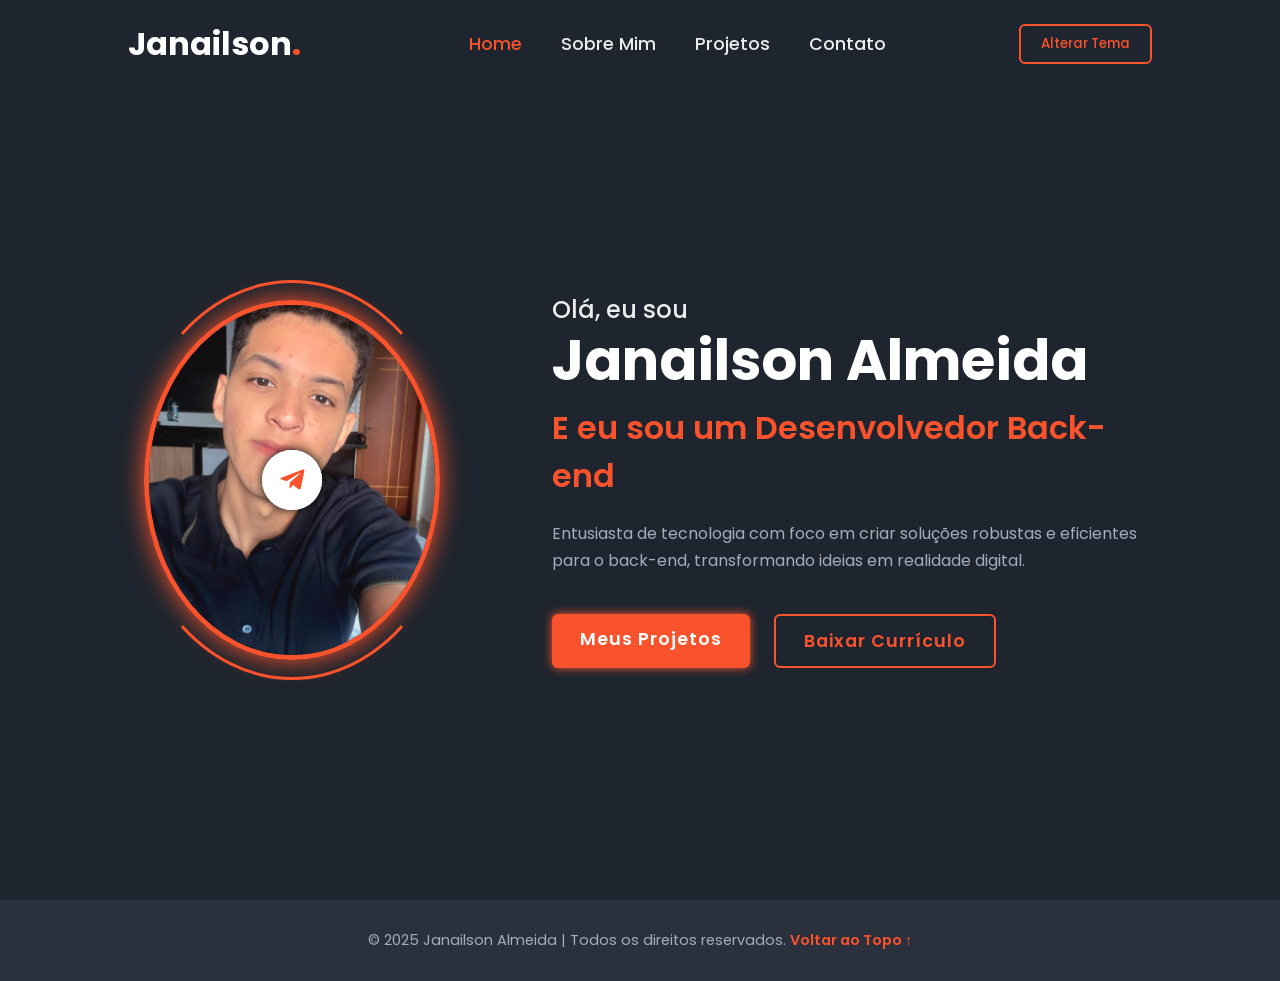
==== home/index.html @ 0998a345 "Versão inicial do portfólio com páginas Home, Sobre, Projetos e Contato" ====
<!DOCTYPE html>
<html lang="pt-br">
<head>
    <meta charset="UTF-8">
    <title>Janailson Almeida | Desenvolvedor Back-end</title>
    <meta name="description" content="Portfólio de Janailson Almeida, desenvolvedor back-end apaixonado por PHP, Laravel e tecnologia. Veja meus projetos e entre em contato.">
    <link rel="stylesheet" href="index.css">
    <link rel="shortcut icon" href="favicon.ico" type="image/x-icon">
    <link href='https://unpkg.com/boxicons@2.1.4/css/boxicons.min.css' rel='stylesheet'>
</head>
<body>

<header class="header">
    <a href="index.html" class="logo">Janailson<span>.</span></a>

    <div class="menu-icon">
        <i class='bx bx-menu'></i>
    </div>

    <nav class="navbar">
        <a href="index.html" class="active">Home</a>
        <a href="../sobre/sobre.html">Sobre Mim</a>
        <a href="../projetos/projetos.html">Projetos</a>
        <a href="../contato/contato.html">Contato</a>
        <button class="btn-theme btn-theme-mobile" onclick="toggleTheme()">Alterar Tema</button>
    </nav>

    <div class="header-btn-desktop">
        <button class="btn-theme" onclick="toggleTheme()">Alterar Tema</button>
    </div>
</header>

<main>
    <section class="hero">
        <div class="hero-image">
            <div class="image-border"></div>
            <img src="../eu.jpeg" alt="Foto de Janailson Almeida">
            <a href="https://github.com/janailsonf-a" target="_blank" class="icon-link" style="--i:1;"><i class='bx bxl-github'></i></a>
            <a href="https://www.linkedin.com/in/janailson-firmino-de-almeida-117360246/" target="_blank" class="icon-link" style="--i:2;"><i class='bx bxl-linkedin'></i></a>
            <a href="https://www.instagram.com/janailson.amd/" target="_blank" class="icon-link" style="--i:3;"><i class='bx bxl-instagram'></i></a>
            <a href="#" target="_blank" class="icon-link" style="--i:4;"><i class='bx bxl-telegram'></i></a>
        </div>
        <div class="hero-text">
            <h3>Olá, eu sou</h3>
            <h1>Janailson Almeida</h1>
            <h2>E eu sou um Desenvolvedor Back-end</h2>
            <p>Entusiasta de tecnologia com foco em criar soluções robustas e eficientes para o back-end, transformando ideias em realidade digital.</p>
            <div class="hero-cta">
                <a href="../projetos/projetos.html" class="btn">Meus Projetos</a>
                <a href="../Janailson%20Firmino%20de%20Almeida.pdf" class="btn btn-secondary" download>Baixar Currículo</a>
            </div>
        </div>
    </section>
</main>

<footer class="footer">
    <p class="footer-copyright">
        © 2025 Janailson Almeida | Todos os direitos reservados.
        <a href="#">Voltar ao Topo &uarr;</a>
    </p>
</footer>

<script src="../main.js"></script>
</body>
</html>
---- home/index.css ----
/* ================================================== */
/* FONTES E VARIÁVEIS DE TEMA                       */
/* ================================================== */
@import url('https://fonts.googleapis.com/css2?family=Poppins:wght@300;400;500;600;700;800&display=swap');

:root {
    --primary-color: #f9532d;
    --background-color: #1F252E;
    --secondary-background: #2a313c;
    --text-color: #ededed;
    --subtle-text-color: #a0aec0;
    --heading-color: #ffffff;
    --contrast-color: #ffffff;
}

.light-theme {
    --background-color: #f0f2f5;
    --secondary-background: #ffffff;
    --text-color: #333333;
    --subtle-text-color: #555555;
    --heading-color: #1F252E;
}

/* ================================================== */
/* ESTILOS GERAIS                                   */
/* ================================================== */
* {
    margin: 0;
    padding: 0;
    box-sizing: border-box;
    font-family: 'Poppins', sans-serif;
}

body {
    background-color: var(--background-color);
    color: var(--text-color);
    transition: background-color 0.3s, color 0.3s;
}

/* Trava a rolagem da página quando o menu mobile está aberto */
body.no-scroll {
    overflow: hidden;
}

/* ================================================== */
/* CABEÇALHO                                        */
/* ================================================== */
.header {
    position: absolute;
    top: 0;
    left: 0;
    width: 100%;
    padding: 20px 10%;
    background-color: transparent;
    display: flex;
    justify-content: space-between;
    align-items: center;
    z-index: 100;
}

.logo {
    font-size: 2rem;
    color: var(--heading-color);
    text-decoration: none;
    font-weight: 700;
}
.logo span { color: var(--primary-color); }

.navbar a {
    font-size: 1.1rem;
    color: var(--text-color);
    text-decoration: none;
    font-weight: 500;
    margin-left: 35px;
    transition: color 0.3s;
}
.navbar a:hover,
.navbar a.active {
    color: var(--primary-color);
}

.btn-theme {
    background: transparent;
    border: 2px solid var(--primary-color);
    color: var(--primary-color);
    padding: 8px 20px;
    border-radius: 6px;
    cursor: pointer;
    font-weight: 500;
    transition: all 0.3s;
}
.btn-theme:hover {
    background-color: var(--primary-color);
    color: var(--contrast-color);
}

/* Esconde elementos do menu mobile por padrão (desktop) */
.menu-icon, .btn-theme-mobile {
    display: none;
}

/* ================================================== */
/* SEÇÃO PRINCIPAL (HERO)                           */
/* ================================================== */
.hero {
    min-height: 100vh;
    display: flex;
    align-items: center;
    justify-content: center;
    gap: 6rem;
    padding: 120px 10% 60px;
}

/* --- Imagem e Animação --- */
.hero-image {
    position: relative;
    width: 400px;
    height: 400px;
    display: flex;
    justify-content: center;
    align-items: center;
}

.hero-image img {
    width: 90%;
    height: 90%;
    object-fit: cover;
    border-radius: 50%;
    border: 5px solid var(--primary-color);
    box-shadow: 0 0 25px var(--primary-color);
}

.image-border {
    position: absolute;
    width: 100%;
    height: 100%;
    border-radius: 50%;
    border: 3px solid transparent;
    border-top-color: var(--primary-color);
    border-bottom-color: var(--primary-color);
    animation: Rotate 8s linear infinite;
}

.icon-link {
    position: absolute;
    width: 60px;
    height: 60px;
    background: var(--heading-color);
    color: var(--primary-color);
    border-radius: 50%;
    display: flex;
    justify-content: center;
    align-items: center;
    font-size: 1.8rem;
    text-decoration: none;
    box-shadow: 0 0 10px rgba(0,0,0,0.3);
    animation: Icon-Path 8s linear infinite;
    animation-delay: calc(-2s * var(--i));
    transition: transform 0.3s, background-color 0.3s, color 0.3s;
}

.icon-link:hover {
    transform: scale(1.2);
    background-color: var(--primary-color);
    color: var(--heading-color);
}

/* --- Textos e Títulos --- */
.hero-text {
    max-width: 600px;
}
.hero-text h3 {
    font-size: 1.5rem;
    font-weight: 500;
    color: var(--text-color);
}
.hero-text h1 {
    font-size: 3.5rem;
    font-weight: 700;
    line-height: 1.2;
    color: var(--heading-color);
}
.hero-text h2 {
    font-size: 2rem;
    font-weight: 600;
    color: var(--primary-color);
    margin: 10px 0;
}
.hero-text p {
    font-size: 1rem;
    line-height: 1.7;
    color: var(--subtle-text-color);
    margin: 20px 0 40px;
}

/* --- Botões de Ação (CTA) --- */
.hero-cta {
    display: flex;
    gap: 1.5rem;
}

.btn {
    display: inline-block;
    padding: 12px 28px;
    background-color: var(--primary-color);
    border-radius: 6px;
    box-shadow: 0 0 10px var(--primary-color);
    font-size: 1.1rem;
    color: var(--contrast-color);
    letter-spacing: 1px;
    text-decoration: none;
    font-weight: 600;
    transition: box-shadow 0.3s, transform 0.3s;
}
.btn:hover {
    box-shadow: 0 0 25px var(--primary-color);
    transform: translateY(-2px);
}
.btn.btn-secondary {
    background-color: transparent;
    border: 2px solid var(--primary-color);
    color: var(--primary-color);
    box-shadow: none;
}
.btn.btn-secondary:hover {
    background-color: var(--primary-color);
    color: var(--contrast-color);
    box-shadow: 0 0 10px var(--primary-color);
}

/* ================================================== */
/* ANIMAÇÕES                                        */
/* ================================================== */
@keyframes Rotate {
    0% { transform: rotate(0deg); }
    100% { transform: rotate(360deg); }
}

@keyframes Icon-Path {
    0% { transform: rotate(0deg) translateX(185px) rotate(0deg); }
    100% { transform: rotate(360deg) translateX(185px) rotate(-360deg); }
}

/* ================================================== */
/* RESPONSIVIDADE                                   */
/* ================================================== */
@media (max-width: 992px) {
    .header {
        padding: 20px 5%;
    }
    .hero {
        flex-direction: column;
        padding: 120px 5% 50px;
        text-align: center;
    }
    .hero-image {
        width: 350px;
        height: 350px;
        margin-bottom: 2rem;
    }
    @keyframes Icon-Path {
        0% { transform: rotate(0deg) translateX(165px) rotate(0deg); }
        100% { transform: rotate(360deg) translateX(165px) rotate(-360deg); }
    }
    .hero-cta {
        justify-content: center;
    }
}

@media (max-width: 768px) {
    .menu-icon {
        display: flex;
        align-items: center;
        font-size: 2.5rem;
        color: var(--heading-color);
        cursor: pointer;
        z-index: 1001;
    }

    .header .navbar {
        position: fixed;
        top: 0;
        left: -100%; /* Começa escondido */
        width: 100%;
        height: 100vh;
        background-color: var(--secondary-background);
        display: flex;
        flex-direction: column;
        justify-content: center;
        align-items: center;
        transition: left 0.4s ease;
    }

    /* Mostra o menu quando ele tem a classe 'active' (via JS) */
    .header .navbar.active {
        left: 0;
    }

    /* Esconde o botão de tema do desktop */
    .header .header-btn-desktop {
        display: none;
    }

    .navbar a {
        font-size: 1.5rem;
        margin: 1.5rem 35px;
    }

    /* Mostra o botão de tema específico do menu mobile */
    .btn-theme-mobile {
        display: block;
        margin-top: 2rem;
    }
}

/* ================================================== */
/* RODAPÉ (FOOTER) - Padrão para todo o site        */
/* ================================================== */
.footer {
    padding: 30px 10%;
    background-color: var(--secondary-background);
    border-top: 1px solid var(--border-color);
    text-align: center;
}

.footer-social {
    display: flex;
    justify-content: center;
    gap: 20px;
    margin-bottom: 20px;
}

.footer-social a {
    display: inline-flex;
    justify-content: center;
    align-items: center;
    width: 45px;
    height: 45px;
    border: 2px solid var(--primary-color);
    border-radius: 50%;
    color: var(--primary-color);
    font-size: 1.5rem;
    text-decoration: none;
    transition: background-color 0.3s, color 0.3s, transform 0.3s;
}

.footer-social a:hover {
    background-color: var(--primary-color);
    color: var(--contrast-color);
    transform: translateY(-5px);
}

.footer-copyright {
    color: var(--subtle-text-color);
    font-size: 0.9rem;
}

.footer-copyright a {
    color: var(--primary-color);
    text-decoration: none;
    font-weight: 600;
}
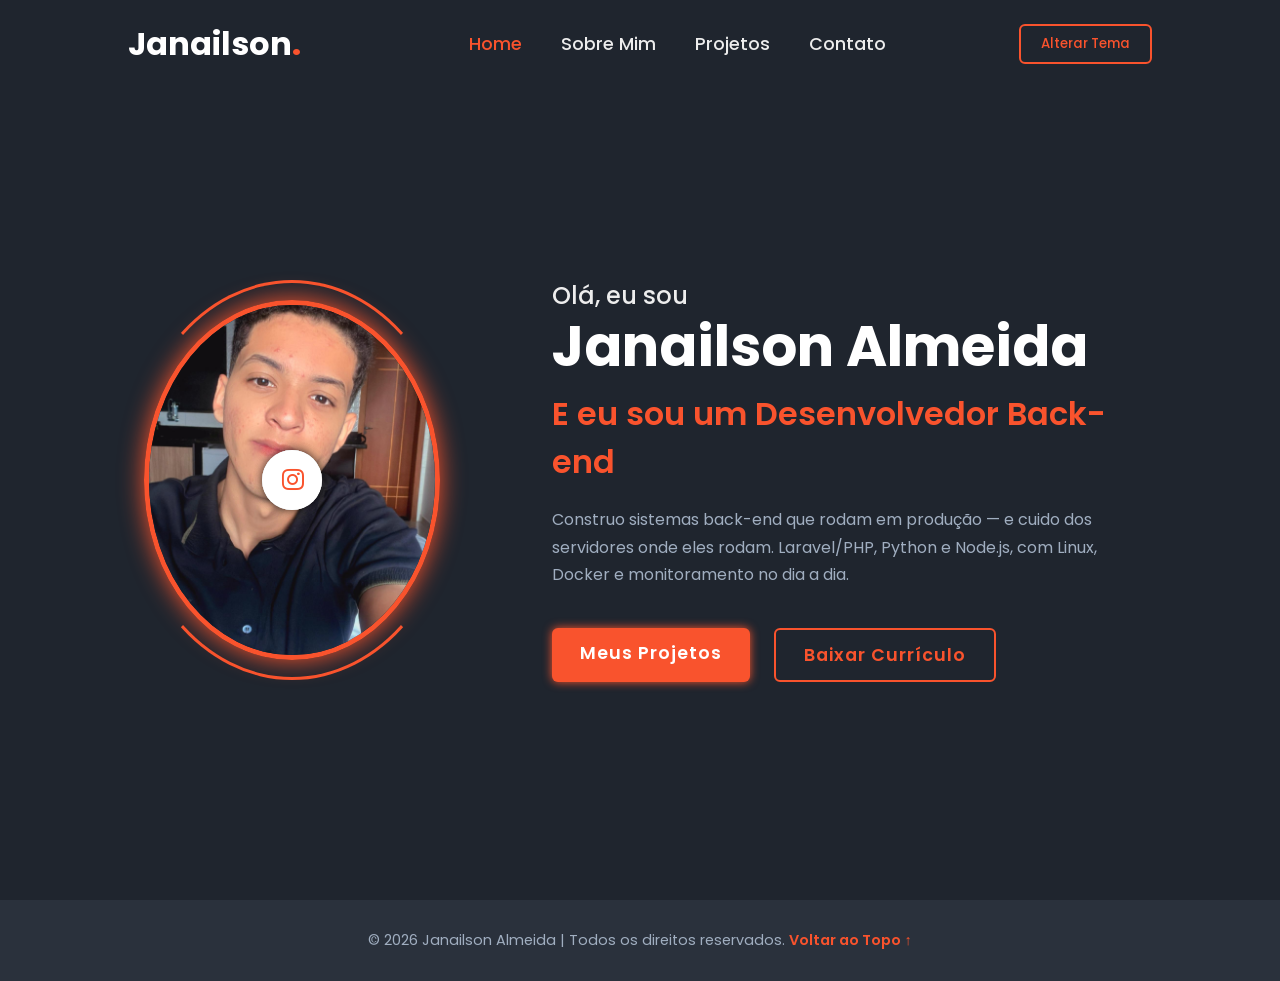
==== commit fad2d8db: "Update portfolio content" ====
--- a/home/index.html
+++ b/home/index.html
@@ -3,6 +3,7 @@
 <head>
     <meta charset="UTF-8">
     <title>Janailson Almeida | Desenvolvedor Back-end</title>
+    <meta name="viewport" content="width=device-width, initial-scale=1.0">
     <meta name="description" content="Portfólio de Janailson Almeida, desenvolvedor back-end apaixonado por PHP, Laravel e tecnologia. Veja meus projetos e entre em contato.">
     <link rel="stylesheet" href="index.css">
     <link rel="shortcut icon" href="favicon.ico" type="image/x-icon">
@@ -38,13 +39,12 @@
             <a href="https://github.com/janailsonf-a" target="_blank" class="icon-link" style="--i:1;"><i class='bx bxl-github'></i></a>
             <a href="https://www.linkedin.com/in/janailson-firmino-de-almeida-117360246/" target="_blank" class="icon-link" style="--i:2;"><i class='bx bxl-linkedin'></i></a>
             <a href="https://www.instagram.com/janailson.amd/" target="_blank" class="icon-link" style="--i:3;"><i class='bx bxl-instagram'></i></a>
-            <a href="#" target="_blank" class="icon-link" style="--i:4;"><i class='bx bxl-telegram'></i></a>
         </div>
         <div class="hero-text">
             <h3>Olá, eu sou</h3>
             <h1>Janailson Almeida</h1>
             <h2>E eu sou um Desenvolvedor Back-end</h2>
-            <p>Entusiasta de tecnologia com foco em criar soluções robustas e eficientes para o back-end, transformando ideias em realidade digital.</p>
+            <p>Construo sistemas back-end que rodam em produção — e cuido dos servidores onde eles rodam. Laravel/PHP, Python e Node.js, com Linux, Docker e monitoramento no dia a dia.</p>
             <div class="hero-cta">
                 <a href="../projetos/projetos.html" class="btn">Meus Projetos</a>
                 <a href="../Janailson%20Firmino%20de%20Almeida.pdf" class="btn btn-secondary" download>Baixar Currículo</a>
@@ -55,7 +55,7 @@
 
 <footer class="footer">
     <p class="footer-copyright">
-        © 2025 Janailson Almeida | Todos os direitos reservados.
+        © 2026 Janailson Almeida | Todos os direitos reservados.
         <a href="#">Voltar ao Topo &uarr;</a>
     </p>
 </footer>
--- a/home/index.css
+++ b/home/index.css
@@ -241,6 +241,58 @@
     100% { transform: rotate(360deg) translateX(185px) rotate(-360deg); }
 }
 
+
+
+/* ================================================== */
+/* RODAPÉ (FOOTER) - Padrão para todo o site        */
+/* ================================================== */
+.footer {
+    padding: 30px 10%;
+    background-color: var(--secondary-background);
+    border-top: 1px solid var(--border-color);
+    text-align: center;
+}
+
+.footer-social {
+    display: flex;
+    justify-content: center;
+    gap: 20px;
+    margin-bottom: 20px;
+}
+
+.footer-social a {
+    display: inline-flex;
+    justify-content: center;
+    align-items: center;
+    width: 45px;
+    height: 45px;
+    border: 2px solid var(--primary-color);
+    border-radius: 50%;
+    color: var(--primary-color);
+    font-size: 1.5rem;
+    text-decoration: none;
+    transition: background-color 0.3s, color 0.3s, transform 0.3s;
+}
+
+.footer-social a:hover {
+    background-color: var(--primary-color);
+    color: var(--contrast-color);
+    transform: translateY(-5px);
+}
+
+.footer-copyright {
+    color: var(--subtle-text-color);
+    font-size: 0.9rem;
+}
+
+.footer-copyright a {
+    color: var(--primary-color);
+    text-decoration: none;
+    font-weight: 600;
+}
+
+
+
 /* ================================================== */
 /* RESPONSIVIDADE                                   */
 /* ================================================== */
@@ -252,8 +304,10 @@
         flex-direction: column;
         padding: 120px 5% 50px;
         text-align: center;
+        gap: 3rem; /* Aumenta o espaçamento entre imagem e texto */
     }
     .hero-image {
+        /* Mantém um bom tamanho em tablets */
         width: 350px;
         height: 350px;
         margin-bottom: 2rem;
@@ -280,7 +334,7 @@
     .header .navbar {
         position: fixed;
         top: 0;
-        left: -100%; /* Começa escondido */
+        left: -100%;
         width: 100%;
         height: 100vh;
         background-color: var(--secondary-background);
@@ -291,72 +345,50 @@
         transition: left 0.4s ease;
     }
 
-    /* Mostra o menu quando ele tem a classe 'active' (via JS) */
     .header .navbar.active {
         left: 0;
     }
 
-    /* Esconde o botão de tema do desktop */
     .header .header-btn-desktop {
         display: none;
     }
 
     .navbar a {
-        font-size: 1.5rem;
-        margin: 1.5rem 35px;
-    }
-
-    /* Mostra o botão de tema específico do menu mobile */
+        font-size: 2rem; /* AUMENTADO: Links do menu bem maiores */
+        margin: 2rem 35px; /* AUMENTADO: Mais espaçamento vertical */
+    }
+
     .btn-theme-mobile {
         display: block;
         margin-top: 2rem;
-    }
-}
-
-/* ================================================== */
-/* RODAPÉ (FOOTER) - Padrão para todo o site        */
-/* ================================================== */
-.footer {
-    padding: 30px 10%;
-    background-color: var(--secondary-background);
-    border-top: 1px solid var(--border-color);
-    text-align: center;
-}
-
-.footer-social {
-    display: flex;
-    justify-content: center;
-    gap: 20px;
-    margin-bottom: 20px;
-}
-
-.footer-social a {
-    display: inline-flex;
-    justify-content: center;
-    align-items: center;
-    width: 45px;
-    height: 45px;
-    border: 2px solid var(--primary-color);
-    border-radius: 50%;
-    color: var(--primary-color);
-    font-size: 1.5rem;
-    text-decoration: none;
-    transition: background-color 0.3s, color 0.3s, transform 0.3s;
-}
-
-.footer-social a:hover {
-    background-color: var(--primary-color);
-    color: var(--contrast-color);
-    transform: translateY(-5px);
-}
-
-.footer-copyright {
-    color: var(--subtle-text-color);
-    font-size: 0.9rem;
-}
-
-.footer-copyright a {
-    color: var(--primary-color);
-    text-decoration: none;
-    font-weight: 600;
+        transform: scale(1.2); /* AUMENTADO: Botão de tema maior */
+    }
+
+    /* === NOVAS REGRAS PARA DEIXAR TUDO MAIOR === */
+
+    .hero-image {
+        /* AUMENTADO: Imagem ocupa quase toda a largura */
+        width: 85vw;
+        height: 85vw;
+        max-width: 340px; /* Limite para não ficar gigante em telas médias */
+        max-height: 340px;
+    }
+
+    /* AJUSTADO: Animação acompanha o novo tamanho da imagem */
+    @keyframes Icon-Path {
+        0% { transform: rotate(0deg) translateX(160px) rotate(0deg); }
+        100% { transform: rotate(360deg) translateX(160px) rotate(-360deg); }
+    }
+
+    .hero-text h1 {
+        font-size: 3.2rem; /* AUMENTADO: Título principal maior */
+    }
+
+    .hero-text h2 {
+        font-size: 2.2rem; /* AUMENTADO: Subtítulo maior */
+    }
+
+    .hero-text p {
+        font-size: 1.1rem; /* AUMENTADO: Parágrafo um pouco maior para leitura */
+    }
 }
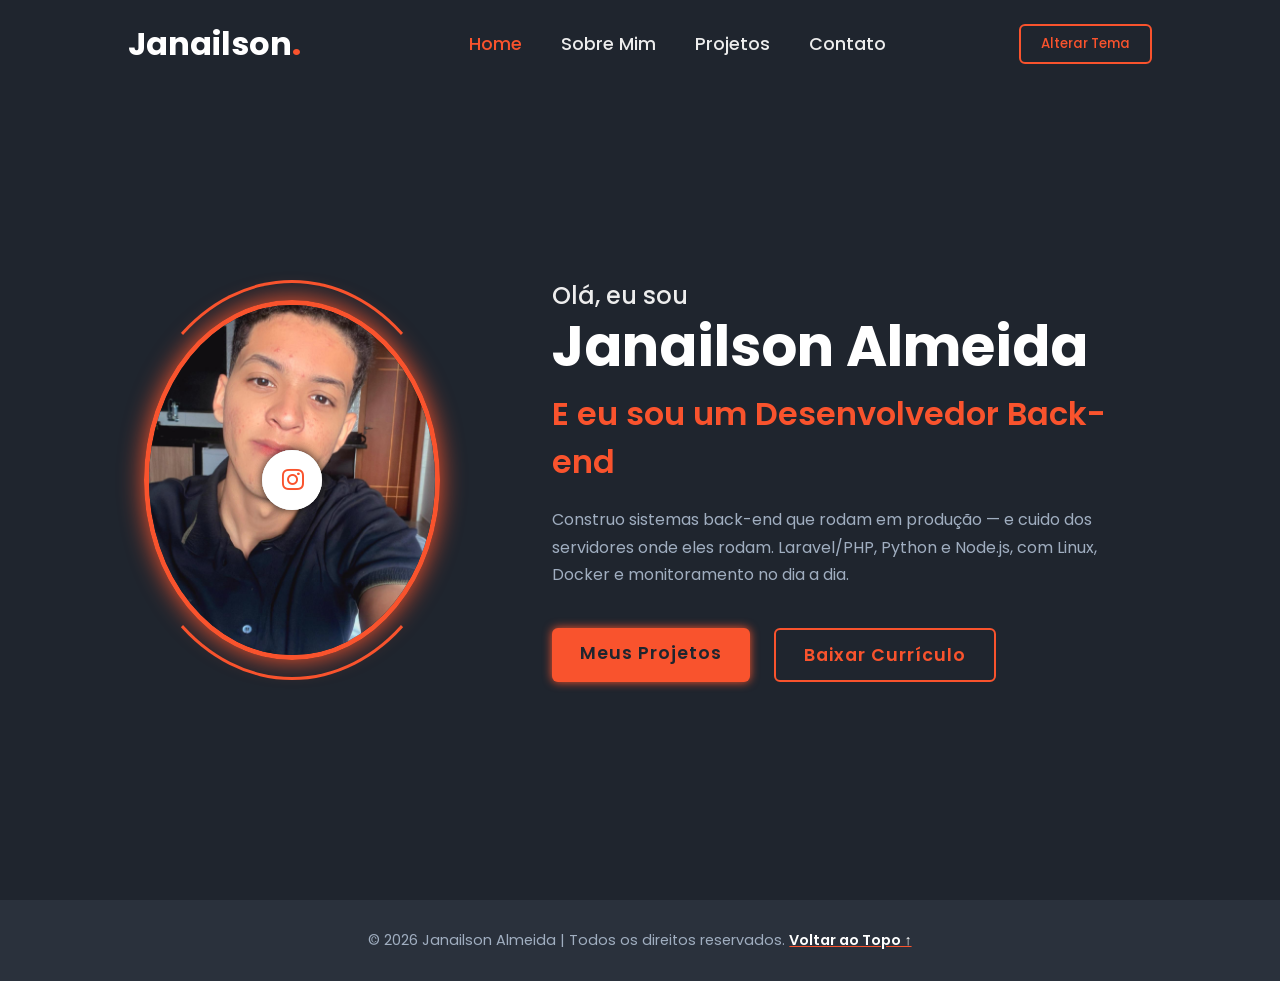
==== commit b6e6517d: "Fix root redirect, accessibility and favicon" ====
--- a/home/index.html
+++ b/home/index.html
@@ -3,10 +3,10 @@
 <head>
     <meta charset="UTF-8">
     <title>Janailson Almeida | Desenvolvedor Back-end</title>
+    <link rel="icon" href="../favicon.svg" type="image/svg+xml">
     <meta name="viewport" content="width=device-width, initial-scale=1.0">
     <meta name="description" content="Portfólio de Janailson Almeida, desenvolvedor back-end apaixonado por PHP, Laravel e tecnologia. Veja meus projetos e entre em contato.">
     <link rel="stylesheet" href="index.css">
-    <link rel="shortcut icon" href="favicon.ico" type="image/x-icon">
     <link href='https://unpkg.com/boxicons@2.1.4/css/boxicons.min.css' rel='stylesheet'>
 </head>
 <body>
@@ -14,7 +14,7 @@
 <header class="header">
     <a href="index.html" class="logo">Janailson<span>.</span></a>
 
-    <div class="menu-icon">
+    <div class="menu-icon" role="button" tabindex="0" aria-label="Abrir menu">
         <i class='bx bx-menu'></i>
     </div>
 
@@ -36,9 +36,9 @@
         <div class="hero-image">
             <div class="image-border"></div>
             <img src="../eu.jpeg" alt="Foto de Janailson Almeida">
-            <a href="https://github.com/janailsonf-a" target="_blank" class="icon-link" style="--i:1;"><i class='bx bxl-github'></i></a>
-            <a href="https://www.linkedin.com/in/janailson-firmino-de-almeida-117360246/" target="_blank" class="icon-link" style="--i:2;"><i class='bx bxl-linkedin'></i></a>
-            <a href="https://www.instagram.com/janailson.amd/" target="_blank" class="icon-link" style="--i:3;"><i class='bx bxl-instagram'></i></a>
+            <a aria-label="GitHub" rel="noopener" href="https://github.com/janailsonf-a" target="_blank" class="icon-link" style="--i:1;"><i class='bx bxl-github'></i></a>
+            <a aria-label="LinkedIn" rel="noopener" href="https://www.linkedin.com/in/janailson-firmino-de-almeida-117360246/" target="_blank" class="icon-link" style="--i:2;"><i class='bx bxl-linkedin'></i></a>
+            <a aria-label="Instagram" rel="noopener" href="https://www.instagram.com/janailson.amd/" target="_blank" class="icon-link" style="--i:3;"><i class='bx bxl-instagram'></i></a>
         </div>
         <div class="hero-text">
             <h3>Olá, eu sou</h3>
--- a/home/index.css
+++ b/home/index.css
@@ -206,7 +206,7 @@
     border-radius: 6px;
     box-shadow: 0 0 10px var(--primary-color);
     font-size: 1.1rem;
-    color: var(--contrast-color);
+    color: #1F252E;
     letter-spacing: 1px;
     text-decoration: none;
     font-weight: 600;
@@ -286,8 +286,9 @@
 }
 
 .footer-copyright a {
-    color: var(--primary-color);
-    text-decoration: none;
+    color: var(--heading-color);
+    text-decoration: underline;
+    text-decoration-color: var(--primary-color);
     font-weight: 600;
 }
 
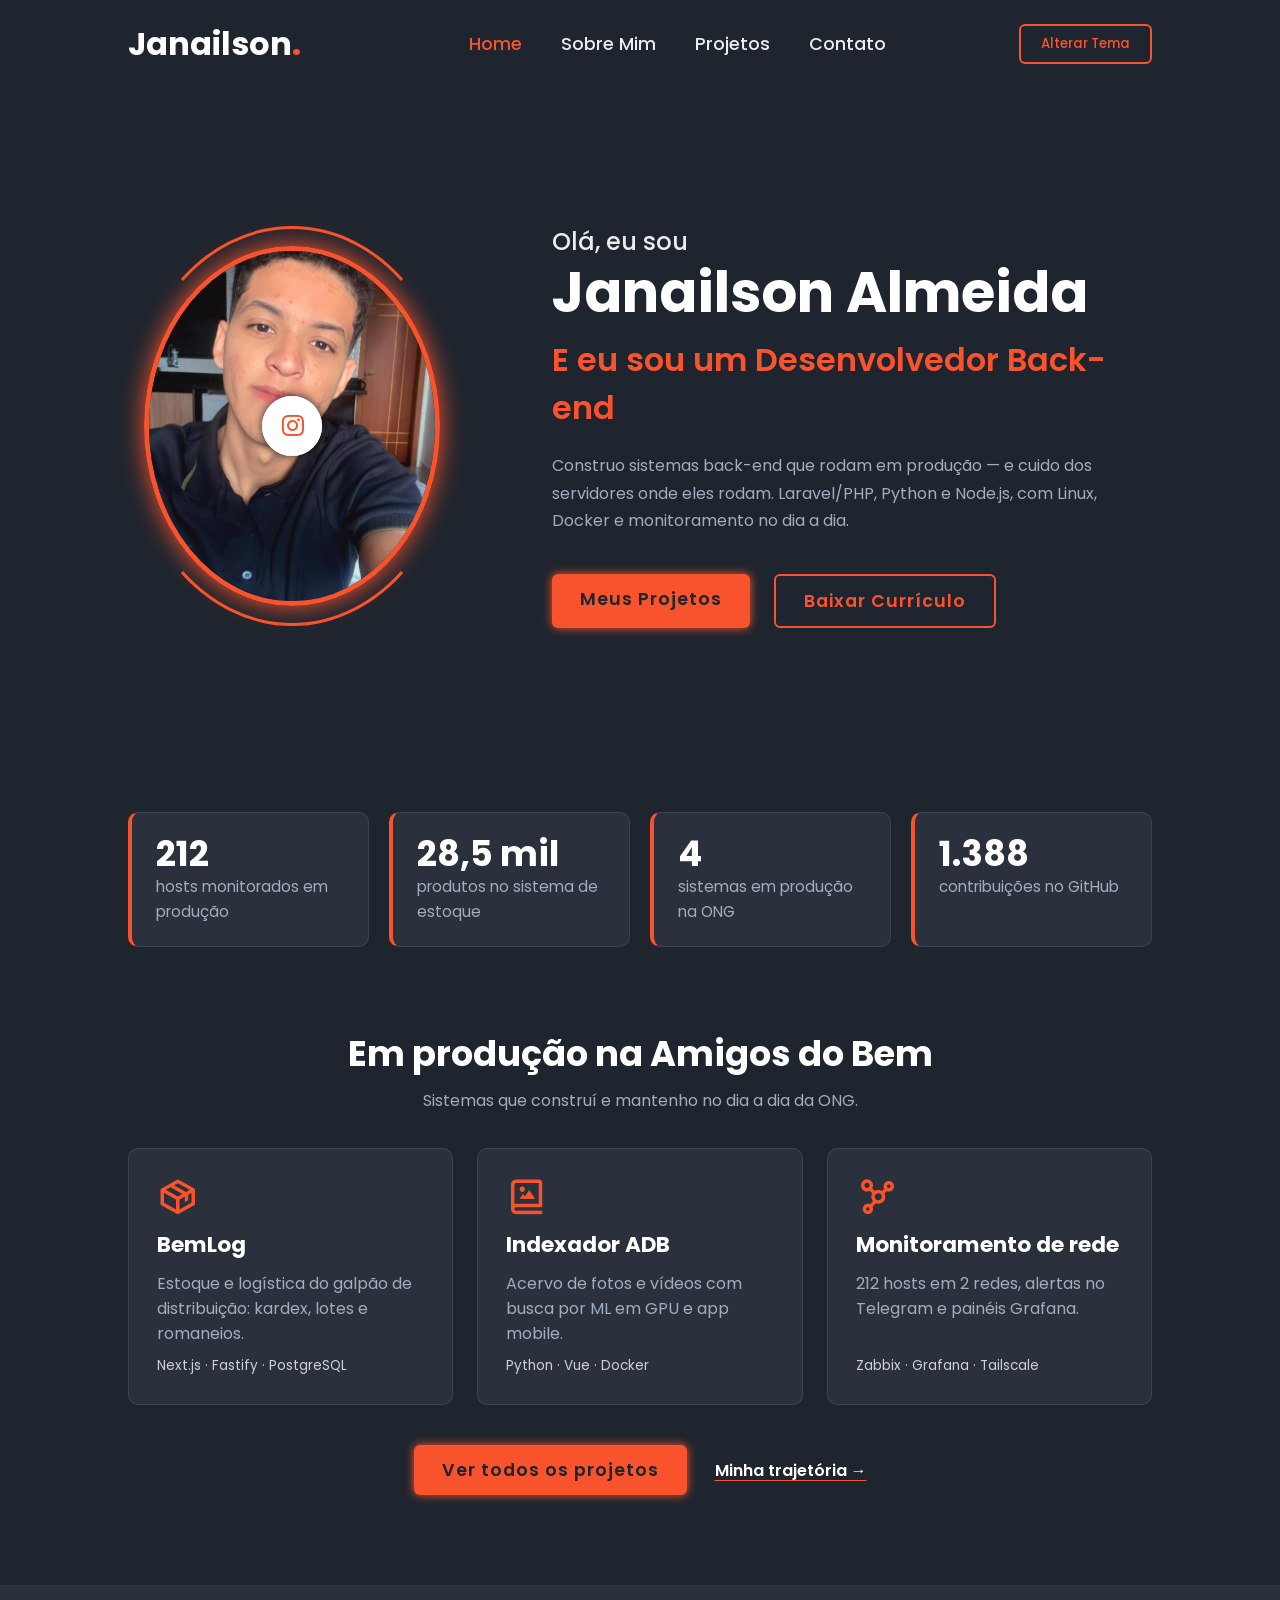
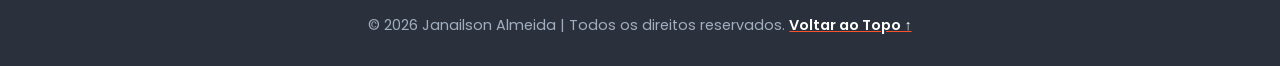
==== commit 8be5b73c: "Add home highlights and Open Graph preview" ====
--- a/home/index.html
+++ b/home/index.html
@@ -5,7 +5,18 @@
     <title>Janailson Almeida | Desenvolvedor Back-end</title>
     <link rel="icon" href="../favicon.svg" type="image/svg+xml">
     <meta name="viewport" content="width=device-width, initial-scale=1.0">
-    <meta name="description" content="Portfólio de Janailson Almeida, desenvolvedor back-end apaixonado por PHP, Laravel e tecnologia. Veja meus projetos e entre em contato.">
+    <meta name="description" content="Desenvolvedor back-end (Laravel/PHP, Python, Node.js) que constrói sistemas em produção e cuida da infraestrutura. Veja projetos, trajetória e currículo.">
+    <meta property="og:type" content="website">
+    <meta property="og:site_name" content="Janailson Almeida">
+    <meta property="og:locale" content="pt_BR">
+    <meta property="og:title" content="Janailson Almeida | Desenvolvedor Back-end">
+    <meta property="og:description" content="Desenvolvedor back-end (Laravel/PHP, Python, Node.js) que constrói sistemas em produção e cuida da infraestrutura. Veja projetos, trajetória e currículo.">
+    <meta property="og:url" content="https://janailsonf-a.github.io/projeto-portifolio/home/index.html">
+    <meta property="og:image" content="https://janailsonf-a.github.io/projeto-portifolio/img/og-cover.png">
+    <meta property="og:image:width" content="1200">
+    <meta property="og:image:height" content="630">
+    <meta property="og:image:alt" content="Janailson Almeida, Desenvolvedor Back-end">
+    <meta name="twitter:card" content="summary_large_image">
     <link rel="stylesheet" href="index.css">
     <link href='https://unpkg.com/boxicons@2.1.4/css/boxicons.min.css' rel='stylesheet'>
 </head>
@@ -51,6 +62,46 @@
             </div>
         </div>
     </section>
+
+    <section class="highlights" aria-label="Destaques">
+        <ul class="stats">
+            <li><strong>212</strong><span>hosts monitorados em produção</span></li>
+            <li><strong>28,5 mil</strong><span>produtos no sistema de estoque</span></li>
+            <li><strong>4</strong><span>sistemas em produção na ONG</span></li>
+            <li><strong>1.388</strong><span>contribuições no GitHub</span></li>
+        </ul>
+
+        <div class="featured">
+            <h2>Em produção na Amigos do Bem</h2>
+            <p class="featured-sub">Sistemas que construí e mantenho no dia a dia da ONG.</p>
+
+            <div class="featured-grid">
+                <article class="featured-card">
+                    <i class='bx bx-package' aria-hidden="true"></i>
+                    <h3>BemLog</h3>
+                    <p>Estoque e logística do galpão de distribuição: kardex, lotes e romaneios.</p>
+                    <span class="featured-tech">Next.js · Fastify · PostgreSQL</span>
+                </article>
+                <article class="featured-card">
+                    <i class='bx bx-photo-album' aria-hidden="true"></i>
+                    <h3>Indexador ADB</h3>
+                    <p>Acervo de fotos e vídeos com busca por ML em GPU e app mobile.</p>
+                    <span class="featured-tech">Python · Vue · Docker</span>
+                </article>
+                <article class="featured-card">
+                    <i class='bx bx-network-chart' aria-hidden="true"></i>
+                    <h3>Monitoramento de rede</h3>
+                    <p>212 hosts em 2 redes, alertas no Telegram e painéis Grafana.</p>
+                    <span class="featured-tech">Zabbix · Grafana · Tailscale</span>
+                </article>
+            </div>
+
+            <div class="featured-cta">
+                <a href="../projetos/projetos.html" class="btn">Ver todos os projetos</a>
+                <a href="../sobre/sobre.html" class="link-more">Minha trajetória &rarr;</a>
+            </div>
+        </div>
+    </section>
 </main>
 
 <footer class="footer">
--- a/home/index.css
+++ b/home/index.css
@@ -103,7 +103,7 @@
 /* SEÇÃO PRINCIPAL (HERO)                           */
 /* ================================================== */
 .hero {
-    min-height: 100vh;
+    min-height: 88vh;
     display: flex;
     align-items: center;
     justify-content: center;
@@ -392,4 +392,108 @@
     .hero-text p {
         font-size: 1.1rem; /* AUMENTADO: Parágrafo um pouco maior para leitura */
     }
-}+}
+/* ================================================== */
+/* DESTAQUES DA HOME (números + sistemas da ONG)    */
+/* ================================================== */
+.highlights {
+    padding: 20px 10% 90px;
+}
+.stats {
+    list-style: none;
+    display: grid;
+    grid-template-columns: repeat(4, 1fr);
+    gap: 20px;
+    margin-bottom: 80px;
+}
+.stats li {
+    background-color: var(--secondary-background);
+    border: 1px solid rgba(160, 174, 192, 0.15);
+    border-left: 4px solid var(--primary-color);
+    border-radius: 10px;
+    padding: 22px 24px;
+}
+.stats strong {
+    display: block;
+    font-size: 2.2rem;
+    font-weight: 700;
+    line-height: 1.1;
+    color: var(--heading-color);
+}
+.stats span {
+    color: var(--subtle-text-color);
+    font-size: 0.95rem;
+}
+.featured {
+    text-align: center;
+}
+.featured h2 {
+    font-size: 2.2rem;
+    color: var(--heading-color);
+}
+.featured-sub {
+    color: var(--subtle-text-color);
+    margin: 8px 0 35px;
+}
+.featured-grid {
+    display: grid;
+    grid-template-columns: repeat(3, 1fr);
+    gap: 24px;
+    text-align: left;
+}
+.featured-card {
+    background-color: var(--secondary-background);
+    border: 1px solid rgba(160, 174, 192, 0.15);
+    border-radius: 10px;
+    padding: 28px;
+    display: flex;
+    flex-direction: column;
+    gap: 10px;
+    transition: transform 0.3s ease;
+}
+.featured-card:hover {
+    transform: translateY(-6px);
+}
+.featured-card i {
+    font-size: 2.6rem;
+    color: var(--primary-color);
+}
+.featured-card h3 {
+    font-size: 1.35rem;
+    color: var(--heading-color);
+}
+.featured-card p {
+    color: var(--subtle-text-color);
+    flex-grow: 1;
+}
+.featured-tech {
+    font-size: 0.85rem;
+    color: var(--text-color);
+    opacity: 0.85;
+}
+.featured-cta {
+    margin-top: 40px;
+    display: flex;
+    justify-content: center;
+    align-items: center;
+    gap: 28px;
+    flex-wrap: wrap;
+}
+.link-more {
+    color: var(--heading-color);
+    font-weight: 600;
+    text-decoration: underline;
+    text-decoration-color: var(--primary-color);
+    text-underline-offset: 4px;
+}
+
+@media (max-width: 992px) {
+    .highlights { padding: 10px 5% 70px; }
+    .stats { grid-template-columns: repeat(2, 1fr); }
+    .featured-grid { grid-template-columns: 1fr; }
+}
+@media (max-width: 480px) {
+    .stats strong { font-size: 1.8rem; }
+    .stats li { padding: 18px; }
+    .featured h2 { font-size: 1.8rem; }
+}
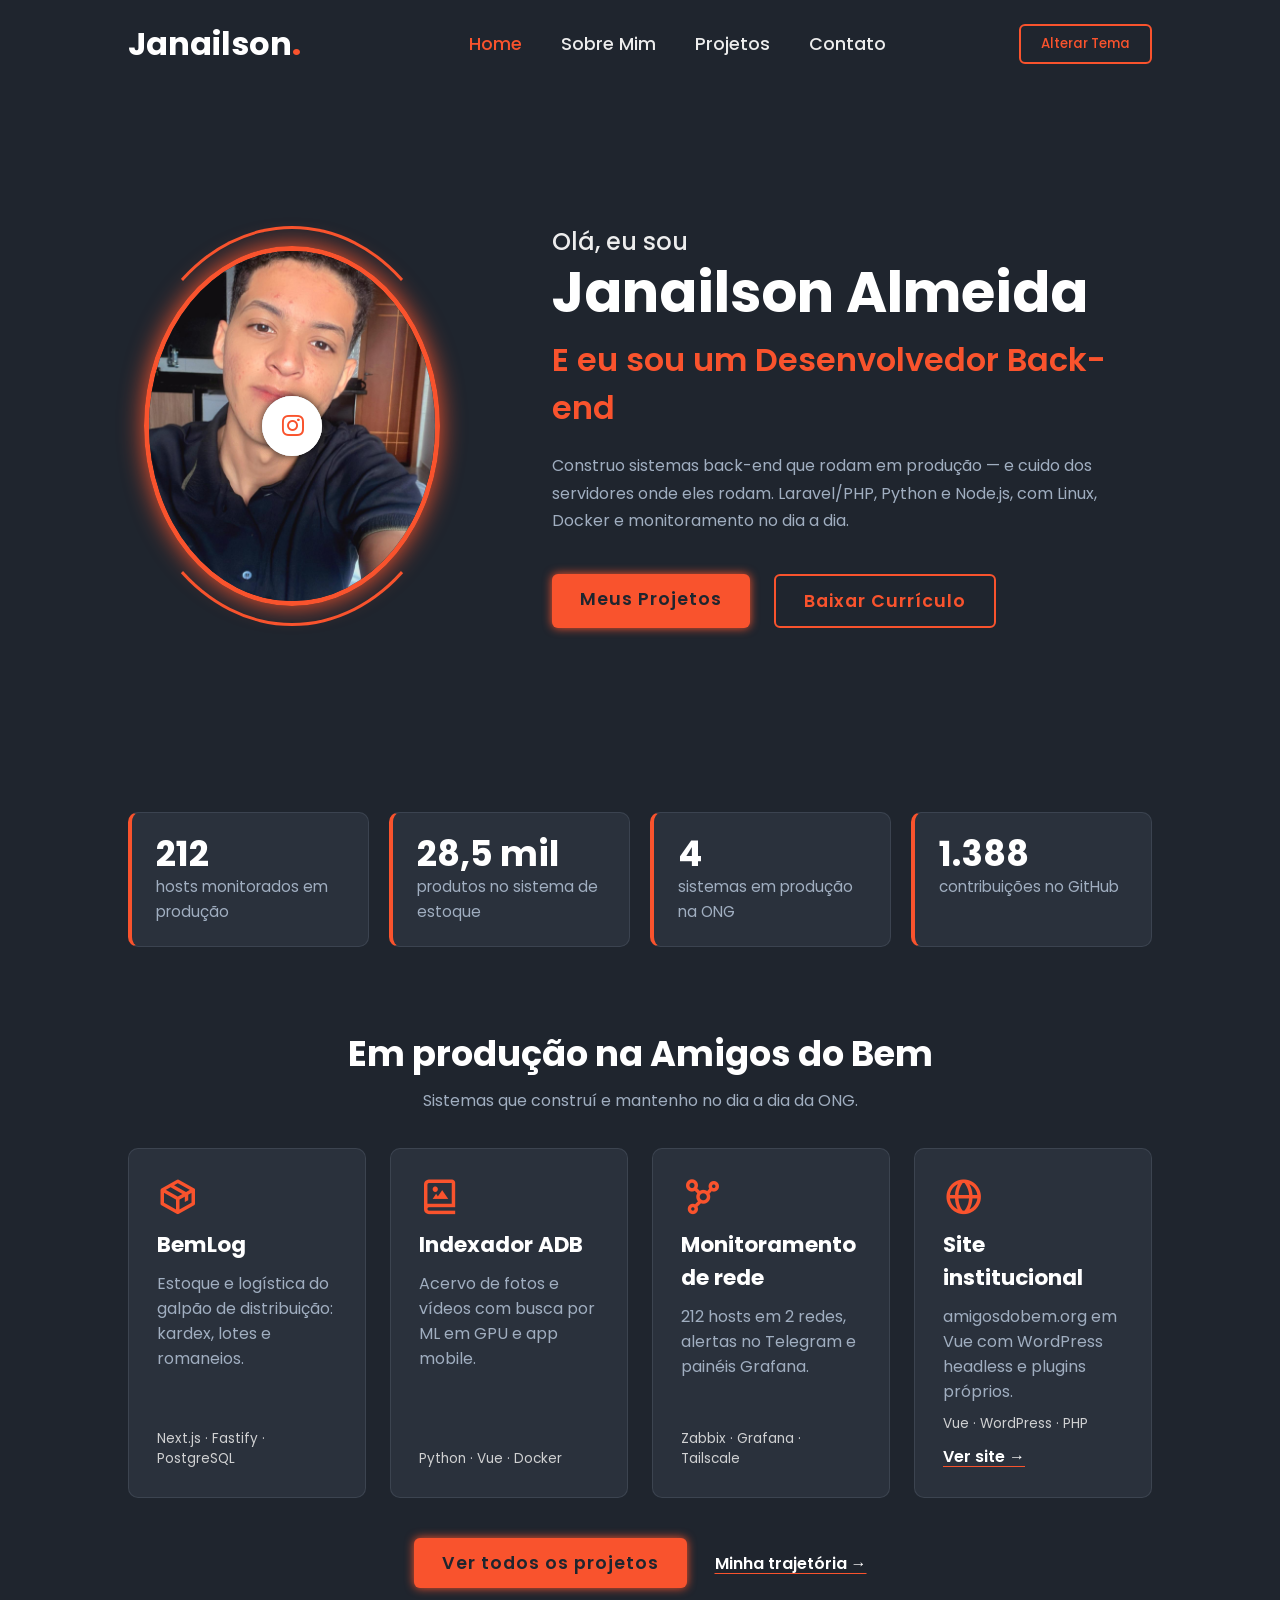
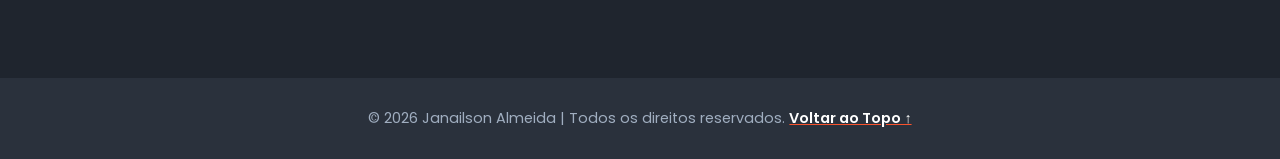
==== commit 767b1887: "Add institutional website" ====
--- a/home/index.html
+++ b/home/index.html
@@ -94,6 +94,13 @@
                     <p>212 hosts em 2 redes, alertas no Telegram e painéis Grafana.</p>
                     <span class="featured-tech">Zabbix · Grafana · Tailscale</span>
                 </article>
+                <article class="featured-card">
+                    <i class='bx bx-globe' aria-hidden="true"></i>
+                    <h3>Site institucional</h3>
+                    <p>amigosdobem.org em Vue com WordPress headless e plugins próprios.</p>
+                    <span class="featured-tech">Vue · WordPress · PHP</span>
+                    <a href="https://amigosdobem.org" target="_blank" rel="noopener" class="link-more">Ver site &rarr;</a>
+                </article>
             </div>
 
             <div class="featured-cta">
--- a/home/index.css
+++ b/home/index.css
@@ -437,7 +437,7 @@
 }
 .featured-grid {
     display: grid;
-    grid-template-columns: repeat(3, 1fr);
+    grid-template-columns: repeat(4, 1fr);
     gap: 24px;
     text-align: left;
 }
@@ -490,6 +490,9 @@
 @media (max-width: 992px) {
     .highlights { padding: 10px 5% 70px; }
     .stats { grid-template-columns: repeat(2, 1fr); }
+    .featured-grid { grid-template-columns: repeat(2, 1fr); }
+}
+@media (max-width: 640px) {
     .featured-grid { grid-template-columns: 1fr; }
 }
 @media (max-width: 480px) {
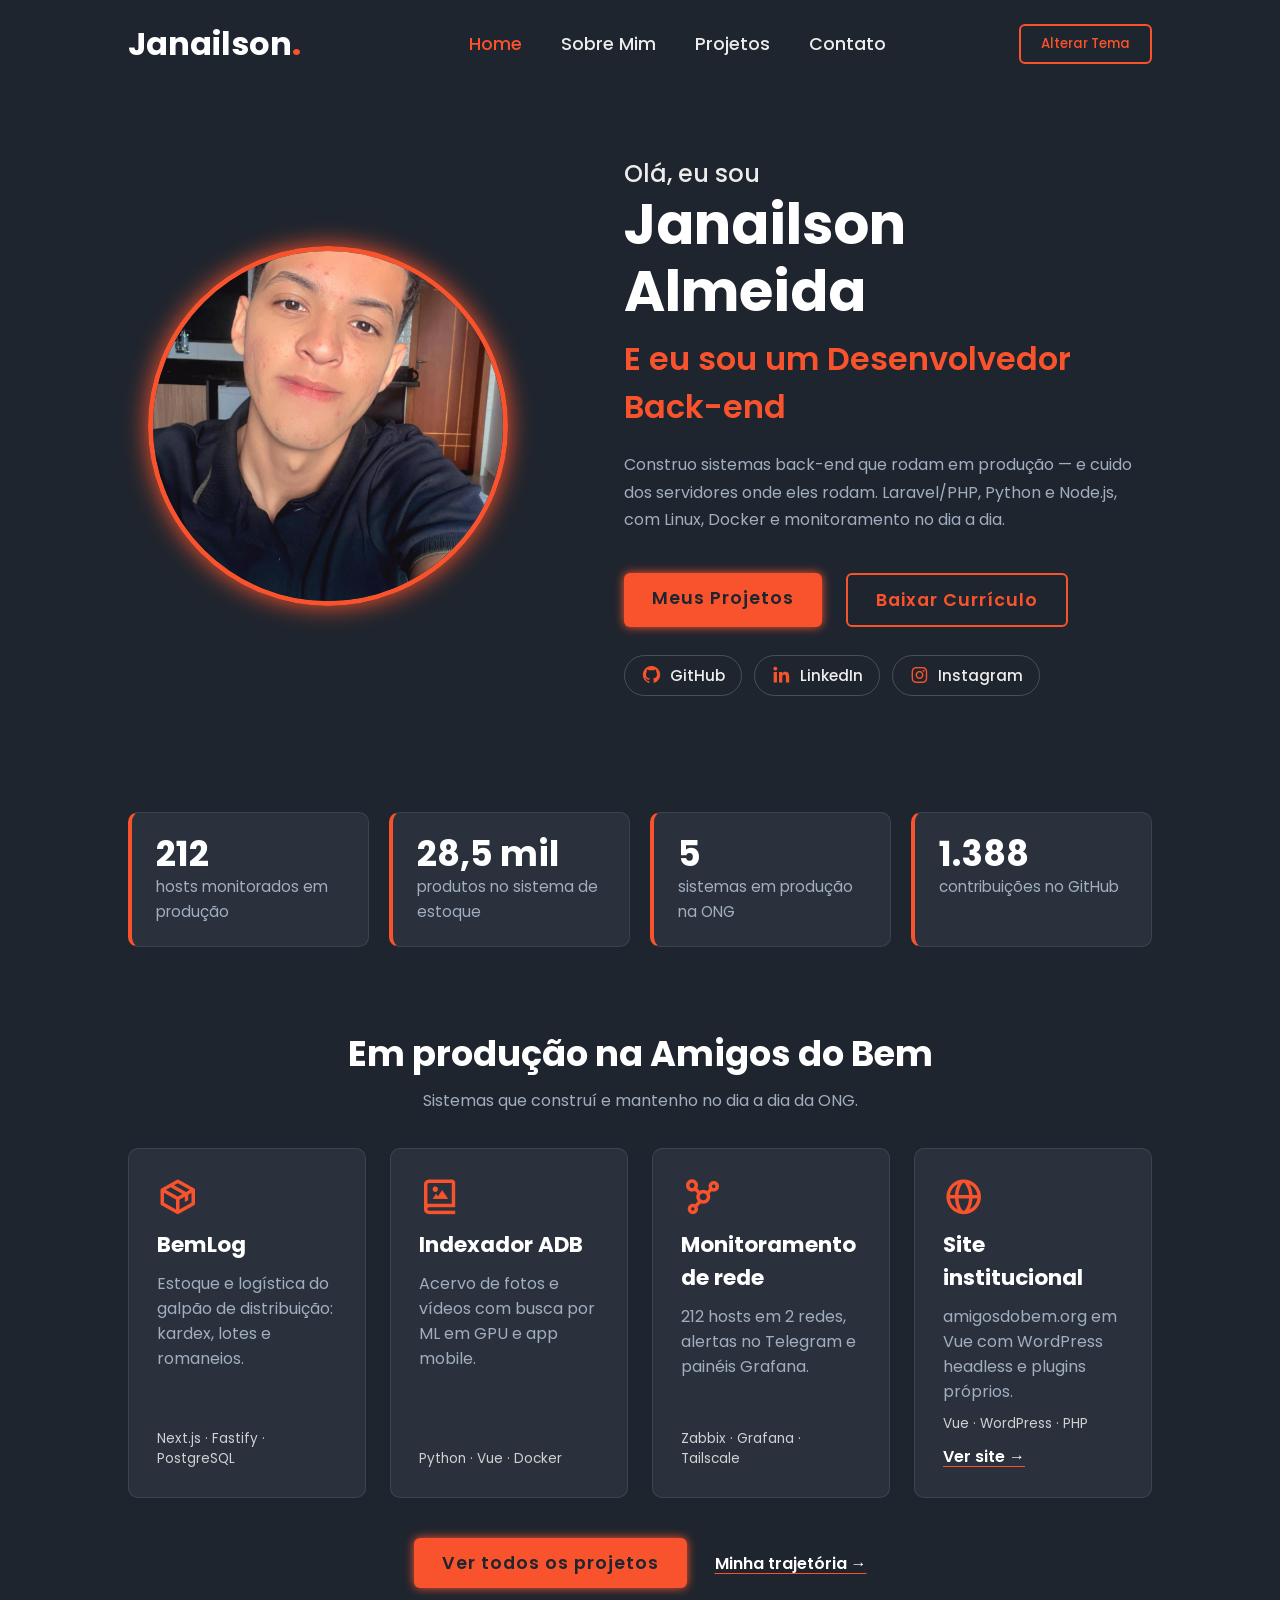
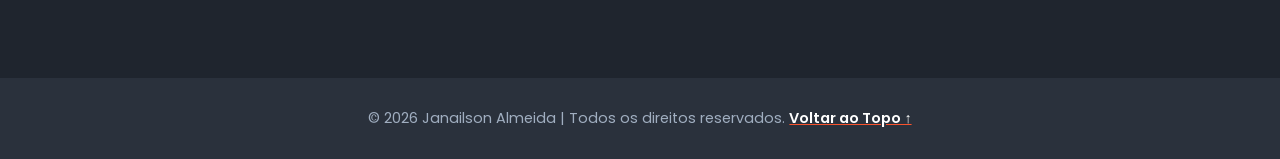
==== commit 07f0a4ad: "Add maintenance tickets API and IoT project" ====
--- a/home/index.html
+++ b/home/index.html
@@ -45,11 +45,7 @@
 <main>
     <section class="hero">
         <div class="hero-image">
-            <div class="image-border"></div>
             <img src="../eu.jpeg" alt="Foto de Janailson Almeida">
-            <a aria-label="GitHub" rel="noopener" href="https://github.com/janailsonf-a" target="_blank" class="icon-link" style="--i:1;"><i class='bx bxl-github'></i></a>
-            <a aria-label="LinkedIn" rel="noopener" href="https://www.linkedin.com/in/janailson-firmino-de-almeida-117360246/" target="_blank" class="icon-link" style="--i:2;"><i class='bx bxl-linkedin'></i></a>
-            <a aria-label="Instagram" rel="noopener" href="https://www.instagram.com/janailson.amd/" target="_blank" class="icon-link" style="--i:3;"><i class='bx bxl-instagram'></i></a>
         </div>
         <div class="hero-text">
             <h3>Olá, eu sou</h3>
@@ -60,6 +56,11 @@
                 <a href="../projetos/projetos.html" class="btn">Meus Projetos</a>
                 <a href="../Janailson%20Firmino%20de%20Almeida.pdf" class="btn btn-secondary" download>Baixar Currículo</a>
             </div>
+            <div class="hero-social">
+                <a href="https://github.com/janailsonf-a" target="_blank" rel="noopener" class="social-btn"><i class='bx bxl-github' aria-hidden="true"></i><span>GitHub</span></a>
+                <a href="https://www.linkedin.com/in/janailson-firmino-de-almeida-117360246/" target="_blank" rel="noopener" class="social-btn"><i class='bx bxl-linkedin' aria-hidden="true"></i><span>LinkedIn</span></a>
+                <a href="https://www.instagram.com/janailson.amd/" target="_blank" rel="noopener" class="social-btn"><i class='bx bxl-instagram' aria-hidden="true"></i><span>Instagram</span></a>
+            </div>
         </div>
     </section>
 
@@ -67,7 +68,7 @@
         <ul class="stats">
             <li><strong>212</strong><span>hosts monitorados em produção</span></li>
             <li><strong>28,5 mil</strong><span>produtos no sistema de estoque</span></li>
-            <li><strong>4</strong><span>sistemas em produção na ONG</span></li>
+            <li><strong>5</strong><span>sistemas em produção na ONG</span></li>
             <li><strong>1.388</strong><span>contribuições no GitHub</span></li>
         </ul>
 
--- a/home/index.css
+++ b/home/index.css
@@ -114,6 +114,7 @@
 /* --- Imagem e Animação --- */
 .hero-image {
     position: relative;
+    flex-shrink: 0;
     width: 400px;
     height: 400px;
     display: flex;
@@ -123,46 +124,12 @@
 
 .hero-image img {
     width: 90%;
-    height: 90%;
+    height: auto;
+    aspect-ratio: 1 / 1;
     object-fit: cover;
     border-radius: 50%;
     border: 5px solid var(--primary-color);
     box-shadow: 0 0 25px var(--primary-color);
-}
-
-.image-border {
-    position: absolute;
-    width: 100%;
-    height: 100%;
-    border-radius: 50%;
-    border: 3px solid transparent;
-    border-top-color: var(--primary-color);
-    border-bottom-color: var(--primary-color);
-    animation: Rotate 8s linear infinite;
-}
-
-.icon-link {
-    position: absolute;
-    width: 60px;
-    height: 60px;
-    background: var(--heading-color);
-    color: var(--primary-color);
-    border-radius: 50%;
-    display: flex;
-    justify-content: center;
-    align-items: center;
-    font-size: 1.8rem;
-    text-decoration: none;
-    box-shadow: 0 0 10px rgba(0,0,0,0.3);
-    animation: Icon-Path 8s linear infinite;
-    animation-delay: calc(-2s * var(--i));
-    transition: transform 0.3s, background-color 0.3s, color 0.3s;
-}
-
-.icon-link:hover {
-    transform: scale(1.2);
-    background-color: var(--primary-color);
-    color: var(--heading-color);
 }
 
 /* --- Textos e Títulos --- */
@@ -231,15 +198,7 @@
 /* ================================================== */
 /* ANIMAÇÕES                                        */
 /* ================================================== */
-@keyframes Rotate {
-    0% { transform: rotate(0deg); }
-    100% { transform: rotate(360deg); }
-}
-
-@keyframes Icon-Path {
-    0% { transform: rotate(0deg) translateX(185px) rotate(0deg); }
-    100% { transform: rotate(360deg) translateX(185px) rotate(-360deg); }
-}
+
 
 
 
@@ -312,10 +271,6 @@
         width: 350px;
         height: 350px;
         margin-bottom: 2rem;
-    }
-    @keyframes Icon-Path {
-        0% { transform: rotate(0deg) translateX(165px) rotate(0deg); }
-        100% { transform: rotate(360deg) translateX(165px) rotate(-360deg); }
     }
     .hero-cta {
         justify-content: center;
@@ -376,10 +331,6 @@
     }
 
     /* AJUSTADO: Animação acompanha o novo tamanho da imagem */
-    @keyframes Icon-Path {
-        0% { transform: rotate(0deg) translateX(160px) rotate(0deg); }
-        100% { transform: rotate(360deg) translateX(160px) rotate(-360deg); }
-    }
 
     .hero-text h1 {
         font-size: 3.2rem; /* AUMENTADO: Título principal maior */
@@ -500,3 +451,39 @@
     .stats li { padding: 18px; }
     .featured h2 { font-size: 1.8rem; }
 }
+
+/* ================================================== */
+/* REDES SOCIAIS (fileira fixa no hero)              */
+/* ================================================== */
+.hero-social {
+    display: flex;
+    gap: 12px;
+    margin-top: 28px;
+    flex-wrap: wrap;
+}
+.social-btn {
+    display: inline-flex;
+    align-items: center;
+    gap: 8px;
+    padding: 8px 16px;
+    border: 1px solid rgba(160, 174, 192, 0.3);
+    border-radius: 999px;
+    color: var(--text-color);
+    font-size: 0.95rem;
+    font-weight: 500;
+    text-decoration: none;
+    transition: border-color 0.2s, color 0.2s, background-color 0.2s;
+}
+.social-btn i {
+    font-size: 1.3rem;
+    color: var(--primary-color);
+}
+.social-btn:hover,
+.social-btn:focus-visible {
+    border-color: var(--primary-color);
+    color: var(--heading-color);
+    background-color: rgba(249, 83, 45, 0.1);
+}
+@media (max-width: 992px) {
+    .hero-social { justify-content: center; }
+}
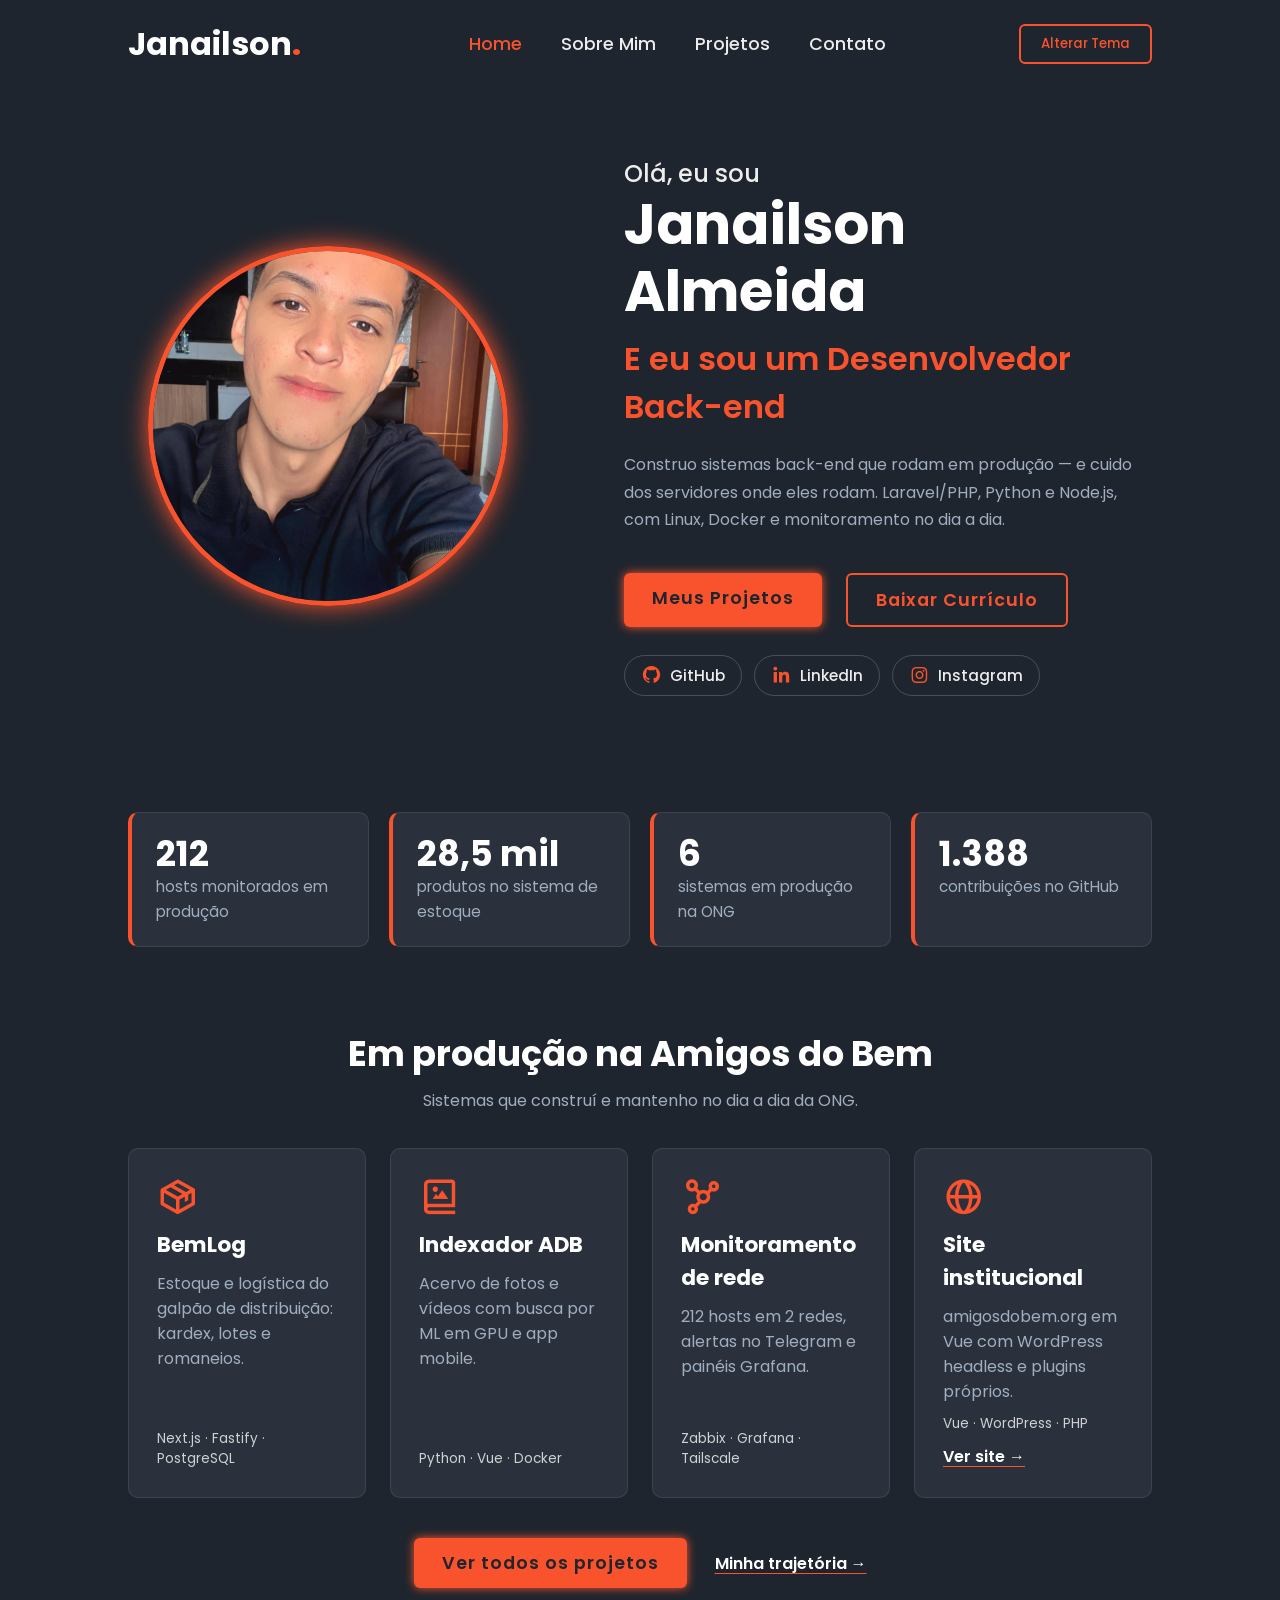
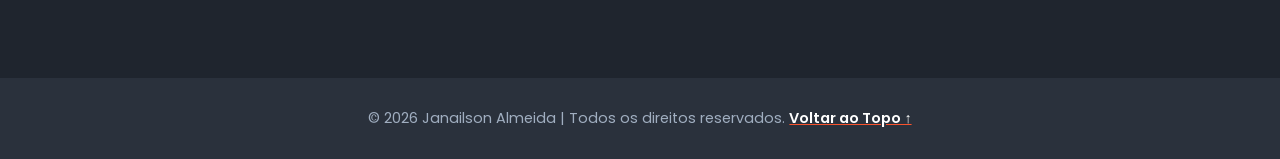
==== commit 05db159e: "Add screenshots for NGO systems" ====
--- a/home/index.html
+++ b/home/index.html
@@ -68,7 +68,7 @@
         <ul class="stats">
             <li><strong>212</strong><span>hosts monitorados em produção</span></li>
             <li><strong>28,5 mil</strong><span>produtos no sistema de estoque</span></li>
-            <li><strong>5</strong><span>sistemas em produção na ONG</span></li>
+            <li><strong>6</strong><span>sistemas em produção na ONG</span></li>
             <li><strong>1.388</strong><span>contribuições no GitHub</span></li>
         </ul>
 
